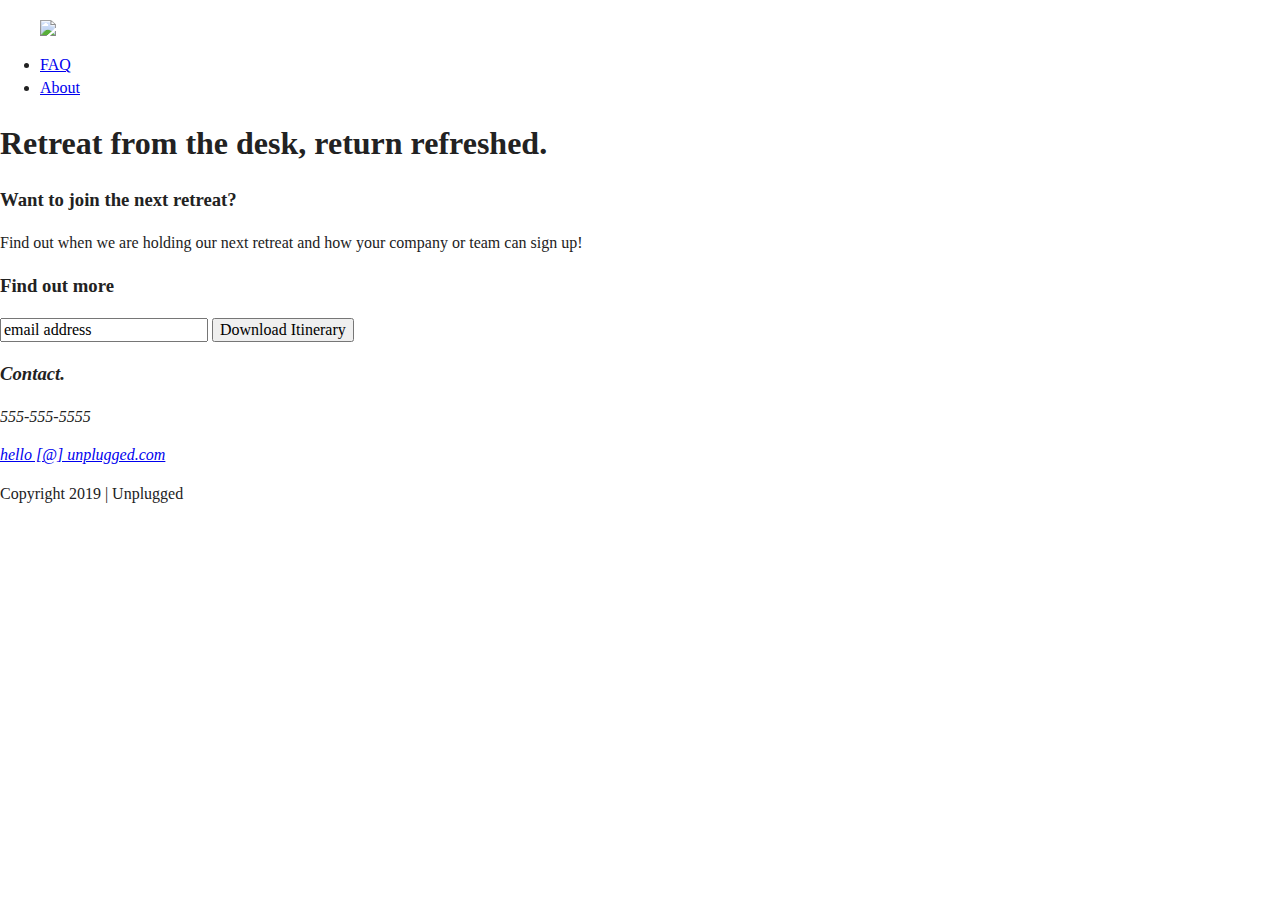
==== index.html @ 85bac03a "A responsive website for a retreat bussines" ====
<!doctype html>
<html class="no-js" lang="">

<head>
  <meta charset="utf-8">
  <title>Unplugged WebSite</title>
  <meta name="description" content="">
  <meta name="viewport" content="width=device-width, initial-scale=1">

  <meta property="og:title" content="">
  <meta property="og:type" content="">
  <meta property="og:url" content="">
  <meta property="og:image" content="">

  <link rel="manifest" href="site.webmanifest">
  <link rel="apple-touch-icon" href="icon.png">
  <!-- Place favicon.ico in the root directory -->

  <link rel="stylesheet" href="css/normalize.css">
  <link rel="stylesheet" href="css/main.css">

  <meta name="theme-color" content="#fafafa">
</head>

<body>

  <!-- Add your site or application content here -->
  <header>
      <div class="content-wrapper">
          <figure>
            <a href="#"><img src="img/unpluggedlogo.png"></a>
          </figure>
        <div class="header-divider"></div>
      
        <nav>
          <ul>
            <li><a href="faq/index,html" target="_blank">FAQ</a></li>
            <li><a href="about.index.html" target="blank">About</a></li>
          </ul>
        </nav>
      </div>
  </header>
  <main>
    <section class="hero-area">
        <div class="content-wrapper">
          <h1>Retreat from the desk, return refreshed.</h1>
        </div>
    </section>
    <aside>
      <div class="content-wrapper">
        <div class="form-description">
          <h3>Want to join the next retreat?</h3>
          <p>Find out when we are holding our next 
            retreat and how your company or team can sign up!</p>
        </div>
        <div class="form">
          <h3>Find out more</h3>
          <input type="text" name="name" value="email address">
          <input type="button" value="Download Itinerary">
        </div>
      </div> <!-- aside content wrapper ends-->
    </aside>
  </main> <!--main wrapper-->
  <footer>
    <div class="content-wrapper">
        <div class="footer-content">
          <div class="contact">
             <address>
               <h3 id="email-header">Contact.</h3>
               <p>555-555-5555</p>
               <a href="mailto:hello@junplugged.com">hello [@] unplugged.com</a>
             </address>
            </div>                   
            <div class="social">
                <div class="social-icons">
                    <p><a href="https://www.facebook.com/yoursite" target="_blank"></a></p>
                    <p><a href="https://twitter.com/NemerieGarcia" target="_blank"></a></p>
                    <p><a href="https://www.linkedin.com/in/aimara-garcia-cabezas-153465192/" target="_blank"></a></p>
                    <!-- other social links here --> 
                </div>
            </div>
        </div> <!-- footer content ends --> 
    </div> <!--footer content-wrapper ends-->
    
    <div class="copyright"> 
      <p>Copyright 2019 | Unplugged</p>
    </div> 
</footer>

  <script src="js/vendor/modernizr-3.11.2.min.js"></script>
  <script src="js/plugins.js"></script>
  <script src="js/main.js"></script>

  <!-- Google Analytics: change UA-XXXXX-Y to be your site's ID. -->
  <script>
    window.ga = function () { ga.q.push(arguments) }; ga.q = []; ga.l = +new Date;
    ga('create', 'UA-XXXXX-Y', 'auto'); ga('set', 'anonymizeIp', true); ga('set', 'transport', 'beacon'); ga('send', 'pageview')
  </script>
  <script src="https://www.google-analytics.com/analytics.js" async></script>
</body>

</html>
---- css/main.css ----
/*! HTML5 Boilerplate v8.0.0 | MIT License | https://html5boilerplate.com/ */

/* main.css 2.1.0 | MIT License | https://github.com/h5bp/main.css#readme */
/*
 * What follows is the result of much research on cross-browser styling.
 * Credit left inline and big thanks to Nicolas Gallagher, Jonathan Neal,
 * Kroc Camen, and the H5BP dev community and team.
 */

/* ==========================================================================
   Base styles: opinionated defaults
   ========================================================================== */

html {
  color: #222;
  font-size: 1em;
  line-height: 1.4;
}

/*
 * Remove text-shadow in selection highlight:
 * https://twitter.com/miketaylr/status/12228805301
 *
 * Vendor-prefixed and regular ::selection selectors cannot be combined:
 * https://stackoverflow.com/a/16982510/7133471
 *
 * Customize the background color to match your design.
 */

::-moz-selection {
  background: #b3d4fc;
  text-shadow: none;
}

::selection {
  background: #b3d4fc;
  text-shadow: none;
}

/*
 * A better looking default horizontal rule
 */

hr {
  display: block;
  height: 1px;
  border: 0;
  border-top: 1px solid #ccc;
  margin: 1em 0;
  padding: 0;
}

/*
 * Remove the gap between audio, canvas, iframes,
 * images, videos and the bottom of their containers:
 * https://github.com/h5bp/html5-boilerplate/issues/440
 */

audio,
canvas,
iframe,
img,
svg,
video {
  vertical-align: middle;
}

/*
 * Remove default fieldset styles.
 */

fieldset {
  border: 0;
  margin: 0;
  padding: 0;
}

/*
 * Allow only vertical resizing of textareas.
 */

textarea {
  resize: vertical;
}

/* ==========================================================================
   Author's custom styles
   ========================================================================== */

/* ==========================================================================
   Helper classes
   ========================================================================== */

/*
 * Hide visually and from screen readers
 */

.hidden,
[hidden] {
  display: none !important;
}

/*
 * Hide only visually, but have it available for screen readers:
 * https://snook.ca/archives/html_and_css/hiding-content-for-accessibility
 *
 * 1. For long content, line feeds are not interpreted as spaces and small width
 *    causes content to wrap 1 word per line:
 *    https://medium.com/@jessebeach/beware-smushed-off-screen-accessible-text-5952a4c2cbfe
 */

.sr-only {
  border: 0;
  clip: rect(0, 0, 0, 0);
  height: 1px;
  margin: -1px;
  overflow: hidden;
  padding: 0;
  position: absolute;
  white-space: nowrap;
  width: 1px;
  /* 1 */
}

/*
 * Extends the .sr-only class to allow the element
 * to be focusable when navigated to via the keyboard:
 * https://www.drupal.org/node/897638
 */

.sr-only.focusable:active,
.sr-only.focusable:focus {
  clip: auto;
  height: auto;
  margin: 0;
  overflow: visible;
  position: static;
  white-space: inherit;
  width: auto;
}

/*
 * Hide visually and from screen readers, but maintain layout
 */

.invisible {
  visibility: hidden;
}

/*
 * Clearfix: contain floats
 *
 * For modern browsers
 * 1. The space content is one way to avoid an Opera bug when the
 *    `contenteditable` attribute is included anywhere else in the document.
 *    Otherwise it causes space to appear at the top and bottom of elements
 *    that receive the `clearfix` class.
 * 2. The use of `table` rather than `block` is only necessary if using
 *    `:before` to contain the top-margins of child elements.
 */

.clearfix::before,
.clearfix::after {
  content: " ";
  display: table;
}

.clearfix::after {
  clear: both;
}

/* ==========================================================================
   EXAMPLE Media Queries for Responsive Design.
   These examples override the primary ('mobile first') styles.
   Modify as content requires.
   ========================================================================== */

@media only screen and (min-width: 35em) {
  /* Style adjustments for viewports that meet the condition */
}

@media print,
  (-webkit-min-device-pixel-ratio: 1.25),
  (min-resolution: 1.25dppx),
  (min-resolution: 120dpi) {
  /* Style adjustments for high resolution devices */
}

/* ==========================================================================
   Print styles.
   Inlined to avoid the additional HTTP request:
   https://www.phpied.com/delay-loading-your-print-css/
   ========================================================================== */

@media print {
  *,
  *::before,
  *::after {
    background: #fff !important;
    color: #000 !important;
    /* Black prints faster */
    box-shadow: none !important;
    text-shadow: none !important;
  }

  a,
  a:visited {
    text-decoration: underline;
  }

  a[href]::after {
    content: " (" attr(href) ")";
  }

  abbr[title]::after {
    content: " (" attr(title) ")";
  }

  /*
   * Don't show links that are fragment identifiers,
   * or use the `javascript:` pseudo protocol
   */
  a[href^="#"]::after,
  a[href^="javascript:"]::after {
    content: "";
  }

  pre {
    white-space: pre-wrap !important;
  }

  pre,
  blockquote {
    border: 1px solid #999;
    page-break-inside: avoid;
  }

  /*
   * Printing Tables:
   * https://web.archive.org/web/20180815150934/http://css-discuss.incutio.com/wiki/Printing_Tables
   */
  thead {
    display: table-header-group;
  }

  tr,
  img {
    page-break-inside: avoid;
  }

  p,
  h2,
  h3 {
    orphans: 3;
    widows: 3;
  }

  h2,
  h3 {
    page-break-after: avoid;
  }
}
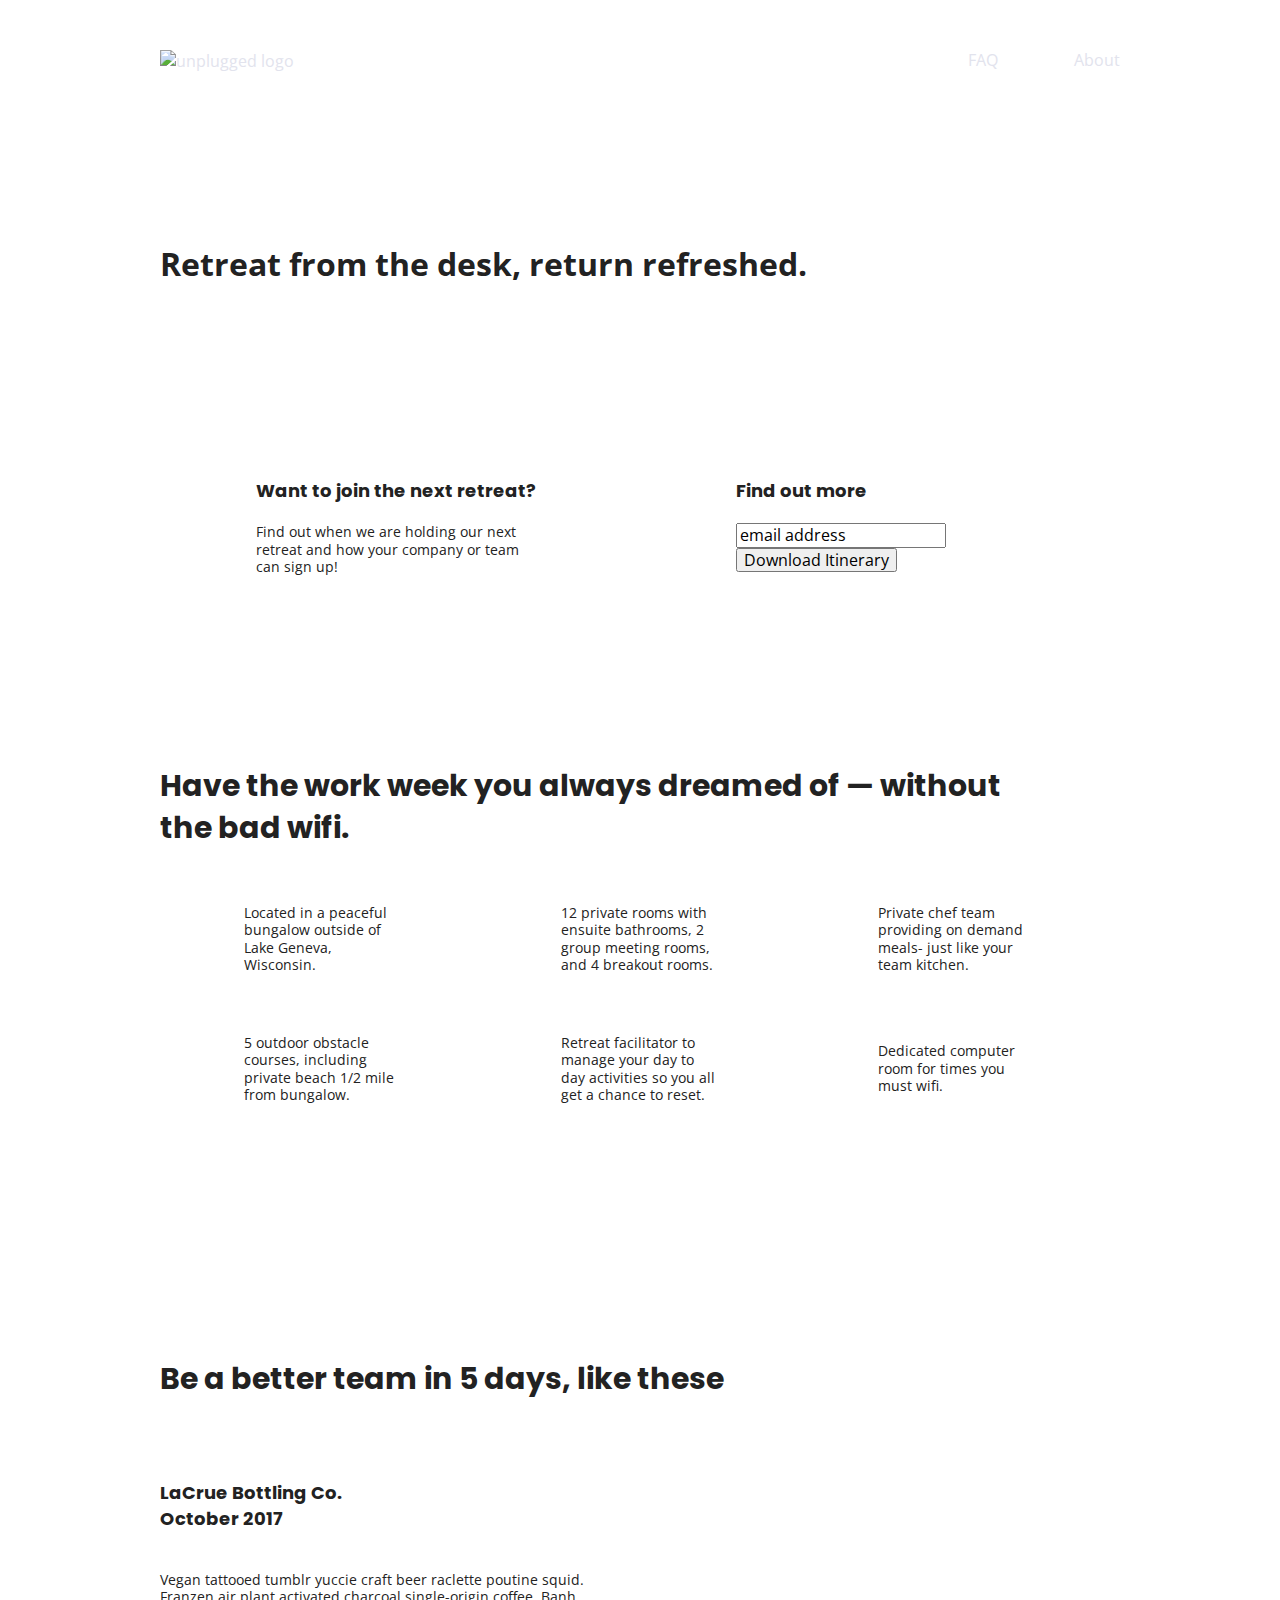
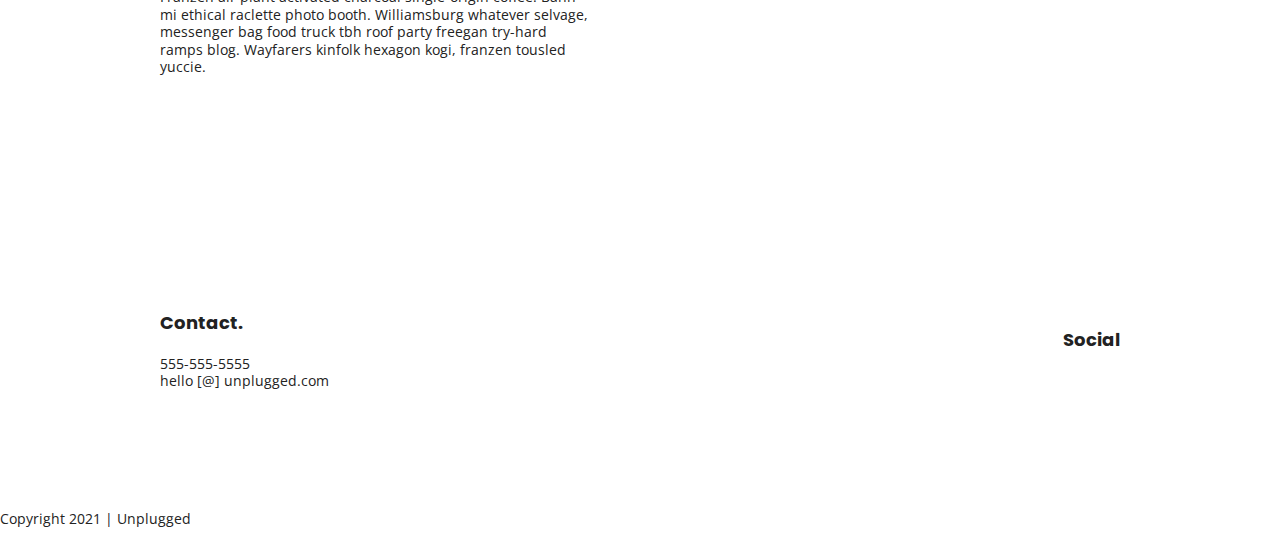
==== commit 45ef23be: "Added text styles and fixed margin issues on html pages" ====
--- a/index.html
+++ b/index.html
@@ -18,6 +18,9 @@
 
   <link rel="stylesheet" href="css/normalize.css">
   <link rel="stylesheet" href="css/main.css">
+  
+  <!-- Google Fonts -->
+<link href="https://fonts.googleapis.com/css?family=Open+Sans:400,700|Poppins:500,700" rel="stylesheet">
 
   <meta name="theme-color" content="#fafafa">
 </head>
@@ -27,11 +30,10 @@
   <!-- Add your site or application content here -->
   <header>
       <div class="content-wrapper">
-          <figure>
-            <a href="#"><img src="img/unpluggedlogo.png"></a>
-          </figure>
+      <a href="#">
+        <img src=""  alt="unplugged logo">
+      </a>
         <div class="header-divider"></div>
-      
         <nav>
           <ul>
             <li><a href="faq/index,html" target="_blank">FAQ</a></li>
@@ -39,19 +41,24 @@
           </ul>
         </nav>
       </div>
+    </div>
   </header>
+
   <main>
     <section class="hero-area">
         <div class="content-wrapper">
           <h1>Retreat from the desk, return refreshed.</h1>
         </div>
     </section>
+
     <aside>
       <div class="content-wrapper">
         <div class="form-description">
           <h3>Want to join the next retreat?</h3>
-          <p>Find out when we are holding our next 
-            retreat and how your company or team can sign up!</p>
+          <p>
+            Find out when we are holding our next 
+            retreat and how your company or team can sign up!
+          </p>
         </div>
         <div class="form">
           <h3>Find out more</h3>
@@ -60,32 +67,111 @@
         </div>
       </div> <!-- aside content wrapper ends-->
     </aside>
+
+    <section class="features">
+      <div class="content-wrapper"><!--Features content here -->
+          <h2>Have the work week you always dreamed of — without the bad wifi.</h2>
+          <div class="features-items" >
+              <article>
+                <p class="fontawesome-icon">
+                </p>
+              <p class="features-item-description">
+               Located in a peaceful bungalow outside of Lake Geneva, Wisconsin.
+              </p>
+              </article>
+              <article>
+                <p class="fontawesome-icon">
+                </p>
+                <p class="features-item-description">
+                  12 private rooms with ensuite bathrooms, 2 group meeting rooms, and 4 breakout rooms.
+                </p>
+              </article>
+              <article>
+                <p class="fontawesome-icon">  
+                </p>
+                <p class="features-item-description">
+                  Private chef team providing on demand meals- just like your team kitchen.
+                </p>
+              </article>
+              <article>
+                <p class="fontawesome-icon">  
+                </p>
+                <p class="features-item-description">
+                  5 outdoor obstacle courses, including private beach 1/2 mile from bungalow.
+                </p>
+              </article>
+              <article>
+                <p class="fontawesome-icon">
+                </p>
+                <p class="features-item-description">
+                  Retreat facilitator to manage your day to day activities so you all get a chance to reset.
+                </p>
+              </article>
+              <article>
+                <p class="fontawesome-icon">
+                </p>
+                <p class="features-item-description">
+                Dedicated computer room for times you must wifi.
+                </p>
+              </article>
+            </div>
+        </div>
+     </section>
+
+     <section class="reviews">
+        <div class="content-wrapper">
+          <h2>Be a better team in 5 days, like these</h2>
+          <article>
+            <div>
+              <h3> LaCrue Bottling Co. October 2017</h3>
+              <p>
+                Vegan tattooed tumblr yuccie craft beer raclette poutine 
+                squid. Franzen air plant activated charcoal single-origin
+               coffee. Banh mi ethical raclette photo booth. Williamsburg 
+                whatever selvage, messenger bag food truck tbh roof party 
+                freegan try-hard ramps blog. Wayfarers kinfolk hexagon kogi,
+                franzen tousled yuccie.
+              </p>
+            </div>
+          </article>
+        </div>
+    </section>
+
   </main> <!--main wrapper-->
+
   <footer>
     <div class="content-wrapper">
         <div class="footer-content">
           <div class="contact">
+             <h4>Contact.</h4>
              <address>
-               <h3 id="email-header">Contact.</h3>
-               <p>555-555-5555</p>
-               <a href="mailto:hello@junplugged.com">hello [@] unplugged.com</a>
+               <p>555-555-5555<br>
+                hello [@] unplugged.com
+               </p>
              </address>
             </div>                   
             <div class="social">
+                <h4>Social</h4>
                 <div class="social-icons">
-                    <p><a href="https://www.facebook.com/yoursite" target="_blank"></a></p>
-                    <p><a href="https://twitter.com/NemerieGarcia" target="_blank"></a></p>
-                    <p><a href="https://www.linkedin.com/in/aimara-garcia-cabezas-153465192/" target="_blank"></a></p>
+                    <p>
+                      <a href="https://www.facebook.com/yoursite" target="_blank"></a>
+                    </p>
+                    <p>
+                      <a href="https://twitter.com/NemerieGarcia" target="_blank"></a>
+                    </p>
+                    <p>
+                      <a href="https://www.linkedin.com/in/aimara-garcia-cabezas-153465192/" target="_blank"></a>
+                    </p>
                     <!-- other social links here --> 
                 </div>
-            </div>
+             </div>
         </div> <!-- footer content ends --> 
     </div> <!--footer content-wrapper ends-->
     
     <div class="copyright"> 
-      <p>Copyright 2019 | Unplugged</p>
+      <p>Copyright 2021 | Unplugged</p>
     </div> 
-</footer>
+ </footer>
 
   <script src="js/vendor/modernizr-3.11.2.min.js"></script>
   <script src="js/plugins.js"></script>
--- a/css/main.css
+++ b/css/main.css
@@ -86,6 +86,251 @@
 /* ==========================================================================
    Author's custom styles
    ========================================================================== */
+   
+/* General Styles */
+ 
+html {
+	font-size: 16px;
+}
+ 
+body {
+    font-family: 'Open Sans', sans-serif;
+    font-size: 1em;
+    text-align: left;
+    
+}
+ 
+ul, 
+ol {
+  list-style-type: none;
+ 
+}
+ 
+a {
+  color: #e2e3ed;
+  text-decoration: none;
+}
+ 
+h2 {
+  font-family: 'Poppins', sans-serif;
+  font-size: 1.875em;
+}
+ 
+h3, 
+h4 {
+  font-family: 'Poppins', sans-serif;
+  margin: 20px 0;
+  font-size: 1.125em;
+}
+ 
+p {
+  font-size: .875em;
+	line-height: 1.25em;
+}
+ 
+img {
+ 
+}
+ 
+figure {
+ 
+}
+ 
+address {
+  font-style: normal;
+}
+ 
+
+/*--------------------Base Styles -----------------------*/
+   .content-wrapper {
+    width: 90%;
+    margin: 50px 0;
+  }
+
+   /*--------------------Base Header-Footer Styles -----------------------*/
+   header,
+   footer {
+    display: flex;
+    justify-content: center;
+    align-items: center;
+    flex-flow: row wrap;
+  }
+  
+  header {
+    padding: 15px 0;
+  }
+  
+  header .content-wrapper {
+    display: flex;
+    justify-content: center;
+    align-items: center;
+    flex-flow: row wrap;
+    margin: 0;
+  }
+  
+  .header-divider {
+    width: 100%;
+    height: 1px;
+    margin: 10px 0 20px 0;
+  }
+  
+  header nav {
+    display: flex;
+    justify-content: space-around;
+    align-items: center;
+    flex-flow: row wrap;
+    width: 60%;
+  }
+  
+  header nav ul {
+    display: flex;
+    justify-content: space-around;
+    width: 100%;
+  }
+  
+  footer {
+    flex-direction: column;
+  }
+  
+  footer p {
+    margin: 0;
+  }
+  
+  footer .content-wrapper {
+    width: 55%;
+    margin: 50px 0;
+  }
+  
+  footer .contact {
+    margin-bottom: 50px;
+  }
+  
+  footer .social-icons {
+    display: flex;
+    justify-content: space-around;
+    align-items: center;
+  }
+  
+  footer .social-icons p {
+    display: flex;
+    justify-content: center;
+    align-items: center;
+  }
+  
+  footer .copyright {
+    margin: 20px 0;
+  }
+   
+
+   /*--------------------Mobile Styles - Homepage-----------------------*/
+
+   /* Hero Area - styles */
+   .hero-area {
+    display: flex;
+    justify-content: center;
+    flex-flow: row wrap;
+  }
+     
+  /* Aside - styles */
+    
+  aside {
+    display: flex;
+    justify-content: center;
+    align-items: center;
+    flex-flow: row wrap;
+  }
+
+   /* Features - section styles */
+
+  .features {
+    display: flex;
+    justify-content: center;
+    flex-flow: row wrap;
+  }
+
+  .feature h2{
+    margin-bottom: 50px;
+  }
+
+  .features article {
+    width: 56%;
+    margin: 30px 0;
+  }
+
+  .features .features-items {
+    display: flex;
+    justify-content: center;
+    align-items: center;
+    flex-flow: row wrap;
+  }
+   
+  .features p {
+    margin: 0;
+  }
+
+   /* Reviews - section  styles */
+
+   .reviews {
+    display: flex;
+    justify-content: center;
+    flex-flow: row wrap;
+  }
+
+  .reviews h2 {
+    margin-bottom: 40px;
+  }
+
+  .reviews h3 {
+    width:50%;
+    padding: 20px 0;
+  }
+
+/*--------------------Mobile Styles - About-----------------------*/
+  
+.mission {
+    display: flex;
+    justify-content: center;
+     align-items: center;
+    flex-flow: row wrap;
+}
+
+  .contact-section {
+    display: flex;
+    justify-content: center;
+    align-items: center;
+    flex-flow: row wrap;
+}
+
+  .contact-content p {
+    margin: 0;
+}
+
+ /*--------------------Mobile Styles - FAQ-----------------------*/ 
+ .faq {
+    display: flex;
+    justify-content: center;
+     align-items: center;
+    flex-flow: row wrap;
+}
+
+.faq .content-wrapper {
+  margin: 50px 0 0 0;
+  display: flex;
+  justify-content: center;
+  align-items: center;
+  flex-flow: row wrap;
+}
+
+.faq h2 {
+  padding-bottom: 50px;
+}
+
+.faq-content {
+  margin-bottom: 50px;
+}
+
+
+
 
 /* ==========================================================================
    Helper classes
@@ -175,17 +420,217 @@
    Modify as content requires.
    ========================================================================== */
 
-@media only screen and (min-width: 35em) {
-  /* Style adjustments for viewports that meet the condition */
-}
-
-@media print,
-  (-webkit-min-device-pixel-ratio: 1.25),
-  (min-resolution: 1.25dppx),
-  (min-resolution: 120dpi) {
-  /* Style adjustments for high resolution devices */
-}
-
+   @media only screen and (min-width: 768px) {
+    /*Tablet styles here*/
+
+    /*--------------------General - Styles -----------------------*/
+   
+    .content-wrapper {
+      max-width: 640px;
+      margin: 100px 0;
+    }
+    /* Header - Styles*/
+
+    header {
+    justify-content: space-around;
+    padding: 33px 0;
+    }
+
+    header .content-wrapper {
+      width:100%;
+      justify-content: space-between;
+    }
+    .header-divider {
+      display:none;
+    }
+
+    header nav {
+      width: 20%
+    }
+    
+    header nav ul {
+      justify-content: space-between;
+    } 
+
+   
+    /*--------------------Homepage Styles -----------------------*/
+
+        /* Aside - styles */
+
+    aside .content-wrapper {
+      margin: 50px 0;
+      display: flex;
+      justify-content: space-between;
+      flex-flow: row wrap;
+    }
+
+    aside .content-wrapper .form-description,
+    aside .content-wrapper .form {
+    width: 40%;
+    margin: 0;
+  }
+    
+    /* Features - styles*/ 
+     
+    .features article {
+      display: flex;
+      justify-content: center;
+      align-items: center;
+      flex-flow: column wrap;
+      flex-basis: 50%; 
+    } 
+
+   .features .features-item-description{
+     width: 50%;
+    }
+
+  /* Reviews - styles*/ 
+
+    .reviews article {
+      display: flex;
+      justify-content: space-between;
+    }
+ 
+    .reviews article div {
+      width: 50%;
+    }
+
+     /* Footer styles*/
+
+    footer .content-wrapper {
+      width: 65%;
+      margin: 100px 0;
+    }
+
+    .footer-content {
+      display: flex;
+      justify-content: space-between;
+      align-items: center;
+    }
+
+    footer .contact {
+      margin-bottom: 0;
+    }
+
+    footer .copyright {
+      width: 100%;
+    }
+
+
+  /*--------------------About Styles -----------------------*/
+
+    .mission-content {
+      display: flex;
+      justify-content: space-between;
+      align-items: center;
+      padding-top: 20px;
+    }
+
+    .mission-content p {
+      width: 45%;
+    }
+
+    .contact-section  .content-wrapper h2 {
+      width: 80%;
+
+    }
+
+    .contact-content {
+      display: flex;
+      justify-content: space-between;
+      align-items: flex-start;
+    }
+
+    /*--------------------FAQ Styles -----------------------*/
+    
+    .faq .content-wrapper {
+      justify-content: space-between;
+    }
+    
+    .faq-content {
+      flex-basis: 40%; 
+    }
+
+    .faq h2 {
+      width:100%;
+    }
+
+     
+    @media only screen and (min-width: 1200px) {
+    /*Desktop styles here*/
+
+    /*--------------------Homepage Styles -----------------------*/
+    
+     /*--------------------General - Styles -----------------------*/
+   
+    .content-wrapper {
+      max-width: 960px;
+    }
+
+    /* Hero - Styles*/
+
+    .hero-area h1 {
+      width: 70%;
+    }
+
+    /* Aside - styles */
+
+    aside .content-wrapper {
+      justify-content: space-around;
+    }
+
+    aside .content-wrapper .form-description,
+    aside .content-wrapper .form {
+    width: 30%;
+  }
+
+     /* Features - styles*/ 
+
+    .features h2 {
+      width: 90%;
+    }
+     
+    .features article {
+      flex-basis: 33%; 
+    } 
+
+  /* Reviews - styles*/ 
+
+    .reviews article div {
+      width: 45%;
+    }
+
+   /* Footer styles*/
+
+   footer .content-wrapper {
+      width: 88%;
+    }
+
+  
+
+  
+  
+  /*--------------------About Styles -----------------------*/
+  
+  .mission h2,
+  .contact-section  .content-wrapper h2 {
+    width: 90%;
+
+  }
+
+  /*--------------------FAQ Styles -----------------------*/
+  
+  .faq-content {
+    flex-basis: 46%; 
+  }
+
+  .faq h2 {
+    width: 100%;
+  }
+
+} /*--------------------Media queries end here -----------------------*/
+
+ 
 /* ==========================================================================
    Print styles.
    Inlined to avoid the additional HTTP request:
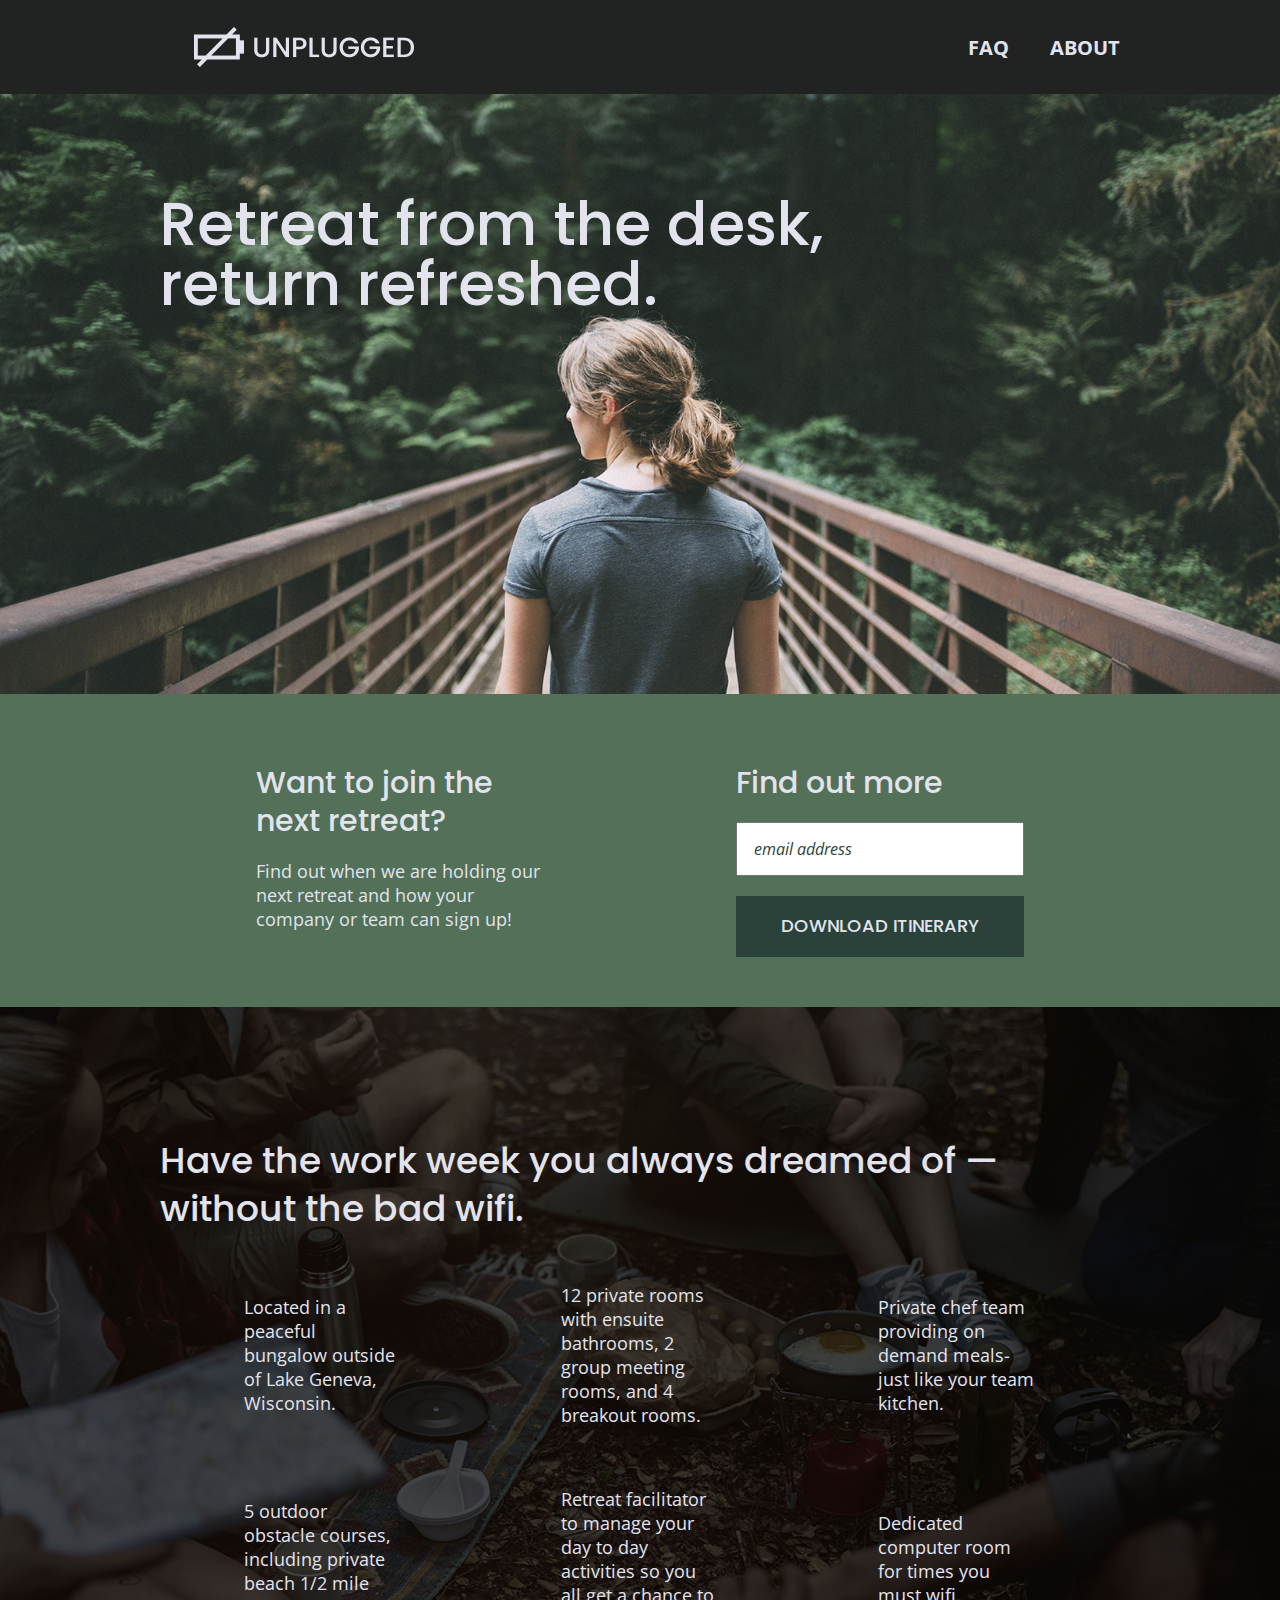
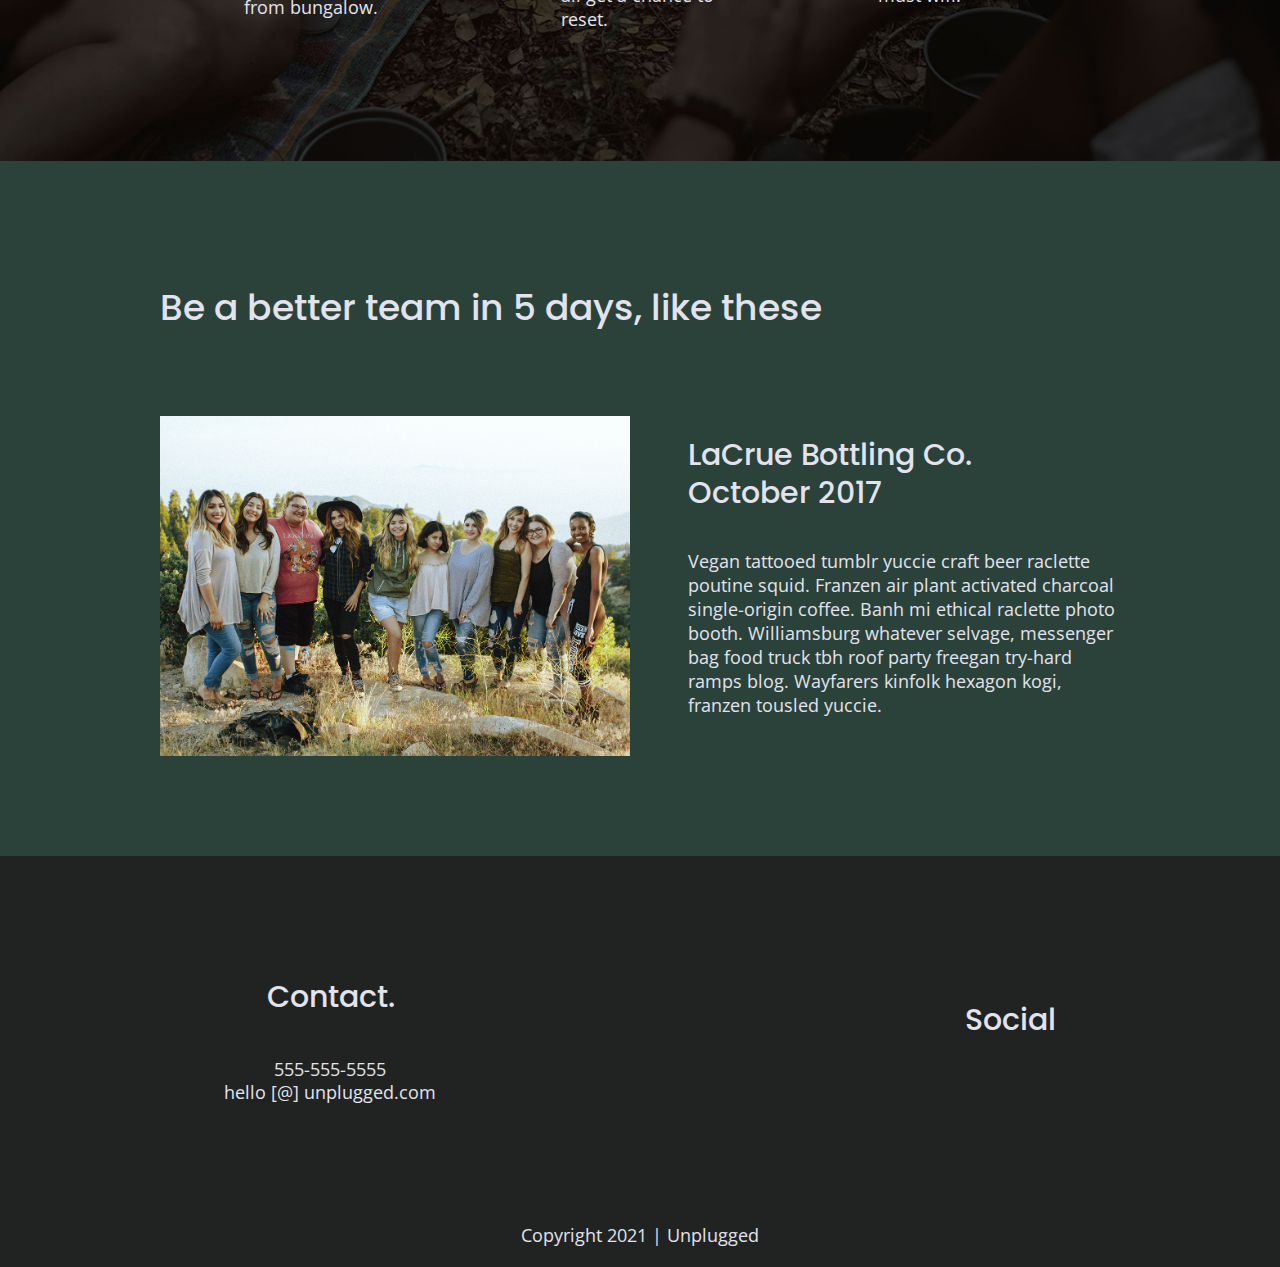
==== commit 3a777910: "Added responsive images and fixed html issues" ====
--- a/index.html
+++ b/index.html
@@ -30,10 +30,12 @@
   <!-- Add your site or application content here -->
   <header>
       <div class="content-wrapper">
-      <a href="#">
-        <img src=""  alt="unplugged logo">
-      </a>
-        <div class="header-divider"></div>
+        <figure>
+          <a href="#">
+            <img src="img/logo.png"  alt="unplugged logo">
+          </a>
+        </figure>
+      <div class="header-divider"></div>
         <nav>
           <ul>
             <li><a href="faq/index,html" target="_blank">FAQ</a></li>
@@ -122,17 +124,20 @@
         <div class="content-wrapper">
           <h2>Be a better team in 5 days, like these</h2>
           <article>
-            <div>
-              <h3> LaCrue Bottling Co. October 2017</h3>
-              <p>
-                Vegan tattooed tumblr yuccie craft beer raclette poutine 
-                squid. Franzen air plant activated charcoal single-origin
-               coffee. Banh mi ethical raclette photo booth. Williamsburg 
-                whatever selvage, messenger bag food truck tbh roof party 
-                freegan try-hard ramps blog. Wayfarers kinfolk hexagon kogi,
-                franzen tousled yuccie.
-              </p>
-            </div>
+              <figure>
+                <img src="img/reviews-img.jpg" alt="Group of happy people at an outdoor retreat.">
+              </figure>
+              <div>
+                <h3> LaCrue Bottling Co. October 2017</h3>
+                <p>
+                  Vegan tattooed tumblr yuccie craft beer raclette poutine 
+                  squid. Franzen air plant activated charcoal single-origin
+                  coffee. Banh mi ethical raclette photo booth. Williamsburg 
+                  whatever selvage, messenger bag food truck tbh roof party 
+                  freegan try-hard ramps blog. Wayfarers kinfolk hexagon kogi,
+                  franzen tousled yuccie.
+                </p>
+              </div>
           </article>
         </div>
     </section>
--- a/css/main.css
+++ b/css/main.css
@@ -97,23 +97,24 @@
     font-family: 'Open Sans', sans-serif;
     font-size: 1em;
     text-align: left;
-    
+    color: #e2e3ed; 
 }
  
 ul, 
 ol {
   list-style-type: none;
- 
 }
  
 a {
   color: #e2e3ed;
   text-decoration: none;
 }
+
  
 h2 {
   font-family: 'Poppins', sans-serif;
   font-size: 1.875em;
+  font-weight: 500;
 }
  
 h3, 
@@ -121,19 +122,21 @@
   font-family: 'Poppins', sans-serif;
   margin: 20px 0;
   font-size: 1.125em;
-}
- 
+  font-weight: 500;
+  margin: 20px,0;
+}
+
 p {
   font-size: .875em;
 	line-height: 1.25em;
 }
  
 img {
- 
+  width: 100%;
 }
  
 figure {
- 
+  margin: 0;
 }
  
 address {
@@ -147,9 +150,11 @@
     margin: 50px 0;
   }
 
-   /*--------------------Base Header-Footer Styles -----------------------*/
+/* -------------------- Base Header - Footer Styles -------------------- */
+
    header,
    footer {
+    background-color: #202322;
     display: flex;
     justify-content: center;
     align-items: center;
@@ -167,28 +172,45 @@
     flex-flow: row wrap;
     margin: 0;
   }
+
+  header figure {
+    width: 60%;
+    display: flex;
+    justify-content: center;
+    align-items: center;
+    flex-flow: row wrap;
+  }
   
   .header-divider {
+    background: #3a3a3a; 
     width: 100%;
     height: 1px;
     margin: 10px 0 20px 0;
   }
   
   header nav {
+    width: 60%;
+    font-size: 1.125em;
+    font-weight: 700;
+    text-transform: uppercase;
     display: flex;
     justify-content: space-around;
     align-items: center;
     flex-flow: row wrap;
-    width: 60%;
   }
   
   header nav ul {
+    width: 100%;
     display: flex;
     justify-content: space-around;
-    width: 100%;
+  }
+
+  header nav ul li {
+    font-size: 1.125em;
   }
   
   footer {
+    text-align: center;
     flex-direction: column;
   }
   
@@ -229,23 +251,63 @@
     display: flex;
     justify-content: center;
     flex-flow: row wrap;
-  }
-     
+    background: url('../img/hero-img.jpg') center no-repeat;
+    background-size: cover;
+    min-height: 500px;
+  }
+
+  .hero-area h1 {
+    font-size: 2.25em;
+    font-family: 'Poppins', Helvetica, Arial, sans-serif;
+    font-weight: 500; 
+    line-height: 1.2; 
+  }
+ 
   /* Aside - styles */
     
   aside {
+    background-color: #527158;
     display: flex;
     justify-content: center;
     align-items: center;
     flex-flow: row wrap;
   }
 
+  aside .form {
+    margin-top: 30px;
+  }
+   
+  input[type=text] {
+    box-sizing: border-box;
+    width: 100%;
+    color: #2a423a;
+    font-style: italic;
+    padding: 1em;
+  }
+   
+  input[type=button] {
+    width: 100%;
+    padding: 20px 0;
+    margin-top: 20px;
+    background-color: #2a423a;
+    font-family: 'Poppins', Helvetica, Arial, sans-serif;
+    font-weight: 500;
+    font-size: 1.125em;
+    color: #e2e3ed;
+    border: none;
+    text-align: center;
+    text-transform: uppercase;
+  }
+
+
    /* Features - section styles */
 
   .features {
     display: flex;
     justify-content: center;
     flex-flow: row wrap;
+    background: url('../img/features-img.jpg') center no-repeat;
+    background-size: cover;
   }
 
   .feature h2{
@@ -265,12 +327,14 @@
   }
    
   .features p {
+    
     margin: 0;
   }
 
    /* Reviews - section  styles */
 
-   .reviews {
+  .reviews {
+    background-color:#2a423a ;
     display: flex;
     justify-content: center;
     flex-flow: row wrap;
@@ -278,6 +342,7 @@
 
   .reviews h2 {
     margin-bottom: 40px;
+    line-height: 1;
   }
 
   .reviews h3 {
@@ -288,29 +353,32 @@
 /*--------------------Mobile Styles - About-----------------------*/
   
 .mission {
+   background-color: #527158;
     display: flex;
     justify-content: center;
      align-items: center;
     flex-flow: row wrap;
 }
 
-  .contact-section {
+.contact-section {
+    background-color: #527158;
     display: flex;
     justify-content: center;
     align-items: center;
     flex-flow: row wrap;
 }
 
-  .contact-content p {
+.contact-content p {
     margin: 0;
 }
 
  /*--------------------Mobile Styles - FAQ-----------------------*/ 
- .faq {
-    display: flex;
-    justify-content: center;
-     align-items: center;
-    flex-flow: row wrap;
+.faq {
+  background-color: #527158;
+  display: flex;
+  justify-content: center;
+   align-items: center;
+  flex-flow: row wrap;
 }
 
 .faq .content-wrapper {
@@ -323,13 +391,16 @@
 
 .faq h2 {
   padding-bottom: 50px;
+  line-height: 1;
 }
 
 .faq-content {
   margin-bottom: 50px;
 }
 
-
+.faq-content h4 {
+  line-height: 1.333;
+}
 
 
 /* ==========================================================================
@@ -429,6 +500,17 @@
       max-width: 640px;
       margin: 100px 0;
     }
+
+    h2 {
+      font-size: 2.25em;
+      line-height: 1.333;
+  }
+  
+  h3 {
+      font-size: 1.5em;
+      line-height: 1.25;
+  }
+
     /* Header - Styles*/
 
     header {
@@ -440,6 +522,11 @@
       width:100%;
       justify-content: space-between;
     }
+
+    header figure {
+      width: 30%;
+    }
+
     .header-divider {
       display:none;
     }
@@ -452,10 +539,19 @@
       justify-content: space-between;
     } 
 
-   
-    /*--------------------Homepage Styles -----------------------*/
-
-        /* Aside - styles */
+  /* Hero - Styles */
+
+  .hero-area {
+    min-height: 600px;
+  }
+  
+  .hero-area h1 {
+    font-size: 3em;
+    line-height: 1;
+    margin: 0;
+}
+
+  /* Aside - styles */
 
     aside .content-wrapper {
       margin: 50px 0;
@@ -471,6 +567,10 @@
   }
     
     /* Features - styles*/ 
+
+    .features h2 {
+      margin-bottom: 20px;
+    }
      
     .features article {
       display: flex;
@@ -486,31 +586,51 @@
 
   /* Reviews - styles*/ 
 
-    .reviews article {
-      display: flex;
-      justify-content: space-between;
-    }
- 
-    .reviews article div {
-      width: 50%;
-    }
-
-     /* Footer styles*/
-
-    footer .content-wrapper {
-      width: 65%;
-      margin: 100px 0;
-    }
-
-    .footer-content {
+  .reviews article {
+    display: flex;
+    justify-content: space-between;
+  }
+
+  .reviews h2 {
+    width: 85%;
+  }
+ 
+  .reviews article figure,
+  .reviews article div {
+    width: 49%;
+  }
+
+  .reviews h3 {
+    width: 75%;
+    margin: 0;
+}
+
+  /* Footer styles*/
+
+  footer .content-wrapper {
+    width: 65%;
+    margin: 100px 0;
+  }
+
+    footer .footer-content {
       display: flex;
       justify-content: space-between;
       align-items: center;
+      flex-direction: row;
     }
 
     footer .contact {
       margin-bottom: 0;
     }
+
+    footer h4 {
+    font-size: 1.5em;
+    margin-bottom: 40px;
+  }
+
+  footer p {
+      line-height: 1.285;
+  }
 
     footer .copyright {
       width: 100%;
@@ -541,6 +661,10 @@
       align-items: flex-start;
     }
 
+    .contact-content h4 {
+      font-size: 1.5em;
+    }
+
     /*--------------------FAQ Styles -----------------------*/
     
     .faq .content-wrapper {
@@ -555,6 +679,13 @@
       width:100%;
     }
 
+    .faq h4,
+  .faq p {
+      font-size: .875em;
+      line-height: 1.125;
+  }
+}
+
      
     @media only screen and (min-width: 1200px) {
     /*Desktop styles here*/
@@ -563,15 +694,34 @@
     
      /*--------------------General - Styles -----------------------*/
    
-    .content-wrapper {
+     header {
+      padding: 15px 0;
+    }
+
+     .content-wrapper {
       max-width: 960px;
     }
 
+    h2 {
+      font-size: 2.25em;
+    }
+  
+    h3,
+    h4 {
+        font-size: 1.875em;
+    }
+  
+    p {
+        font-size: 1.125em;
+        line-height: 1.333;
+    }
+
     /* Hero - Styles*/
 
     .hero-area h1 {
-      width: 70%;
-    }
+      font-size: 3.75em;
+      width: 80%;
+  }
 
     /* Aside - styles */
 
@@ -582,6 +732,10 @@
     aside .content-wrapper .form-description,
     aside .content-wrapper .form {
     width: 30%;
+  }
+
+  .form-description p {
+    font-size: 1.125em;
   }
 
      /* Features - styles*/ 
@@ -596,40 +750,45 @@
 
   /* Reviews - styles*/ 
 
-    .reviews article div {
+  .reviews article div {
       width: 45%;
     }
 
+    .reviews h2 {
+      padding-bottom: 50px; 
+    }
+
    /* Footer styles*/
 
-   footer .content-wrapper {
-      width: 88%;
-    }
-
-  
-
-  
-  
+    footer h4 {
+    font-size: 1.875em;
+  }
+
   /*--------------------About Styles -----------------------*/
   
   .mission h2,
   .contact-section  .content-wrapper h2 {
     width: 90%;
-
+    font-size: 3em;
+  }
+
+  .contact-content h4 {
+    font-size: 1.875em;
   }
 
   /*--------------------FAQ Styles -----------------------*/
-  
-  .faq-content {
-    flex-basis: 46%; 
-  }
-
-  .faq h2 {
-    width: 100%;
-  }
-
-} /*--------------------Media queries end here -----------------------*/
-
+
+.faq h2 {
+  width: 100%;
+  font-size: 3em;
+}
+  
+.faq h4,
+.faq p {
+    font-size: 1.125em;
+    line-height: 1;
+}
+}/*--------------------Media queries end here -----------------------*/
  
 /* ==========================================================================
    Print styles.
